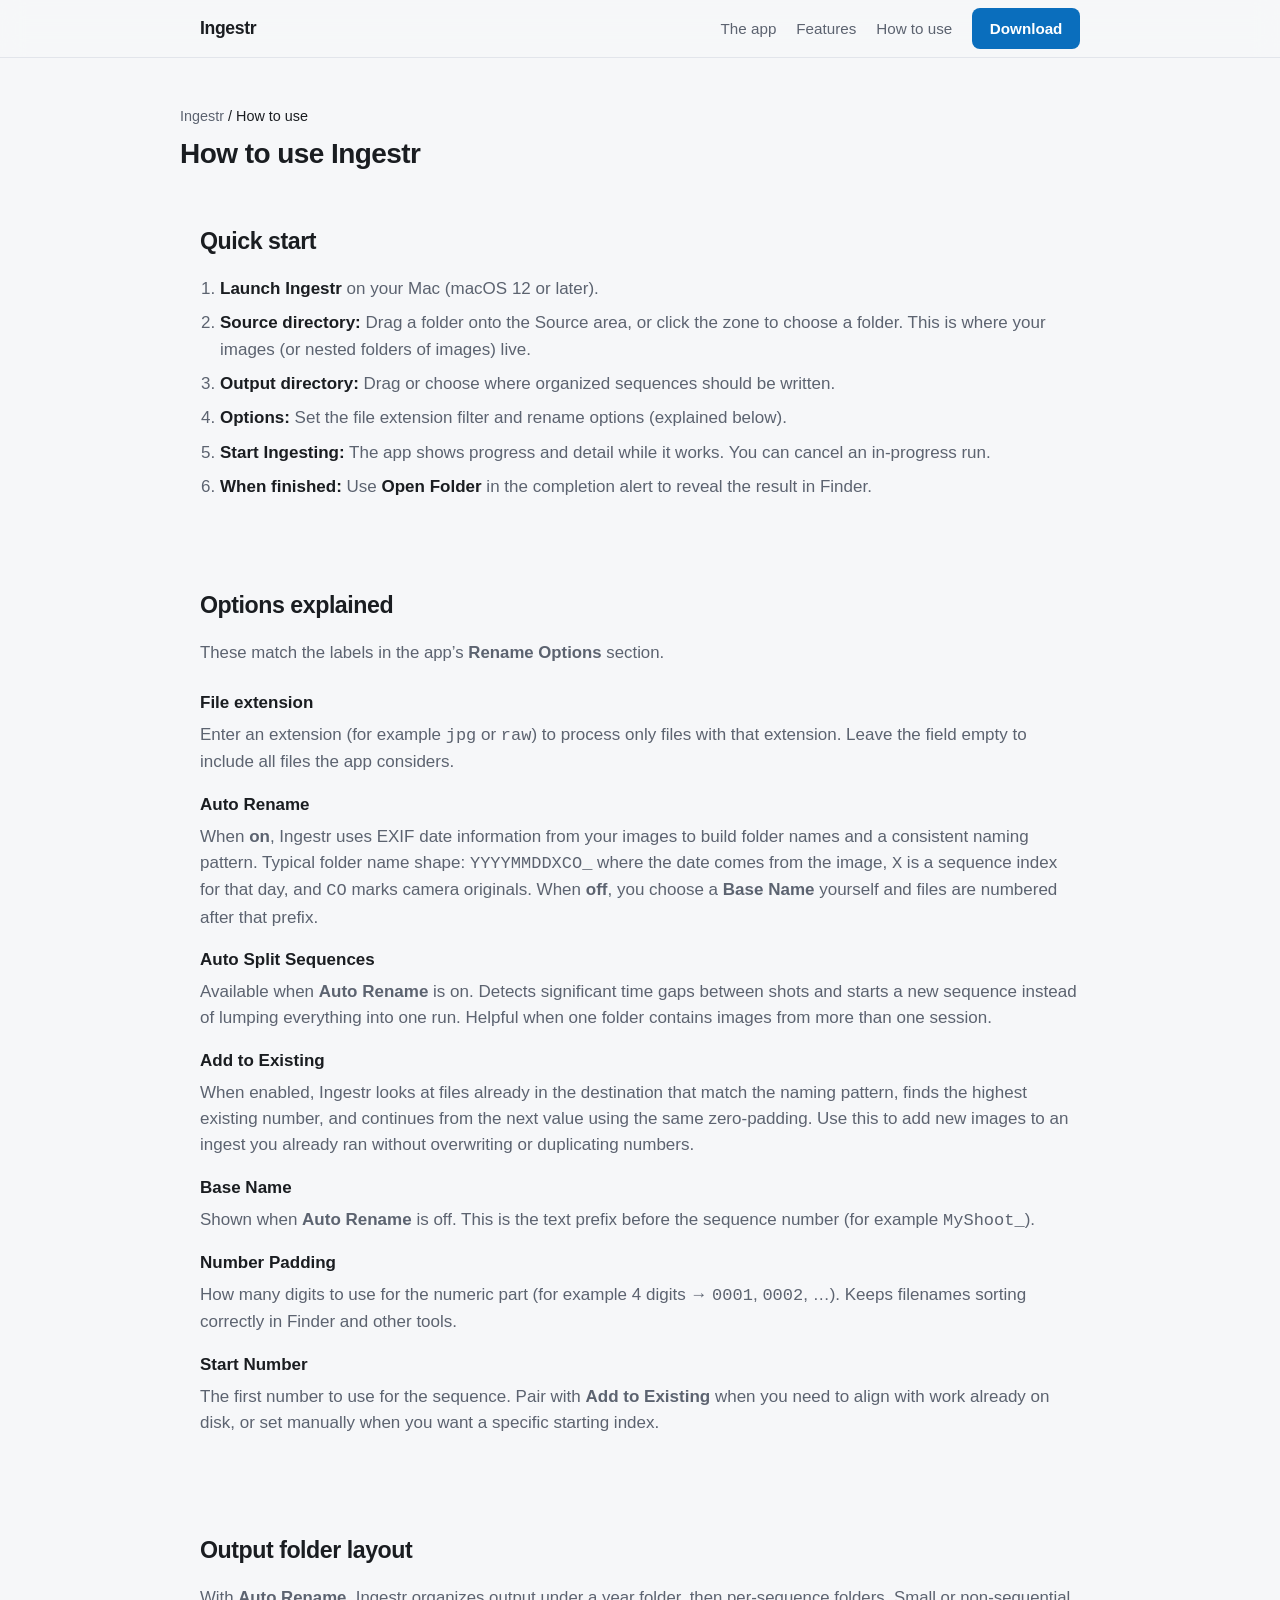
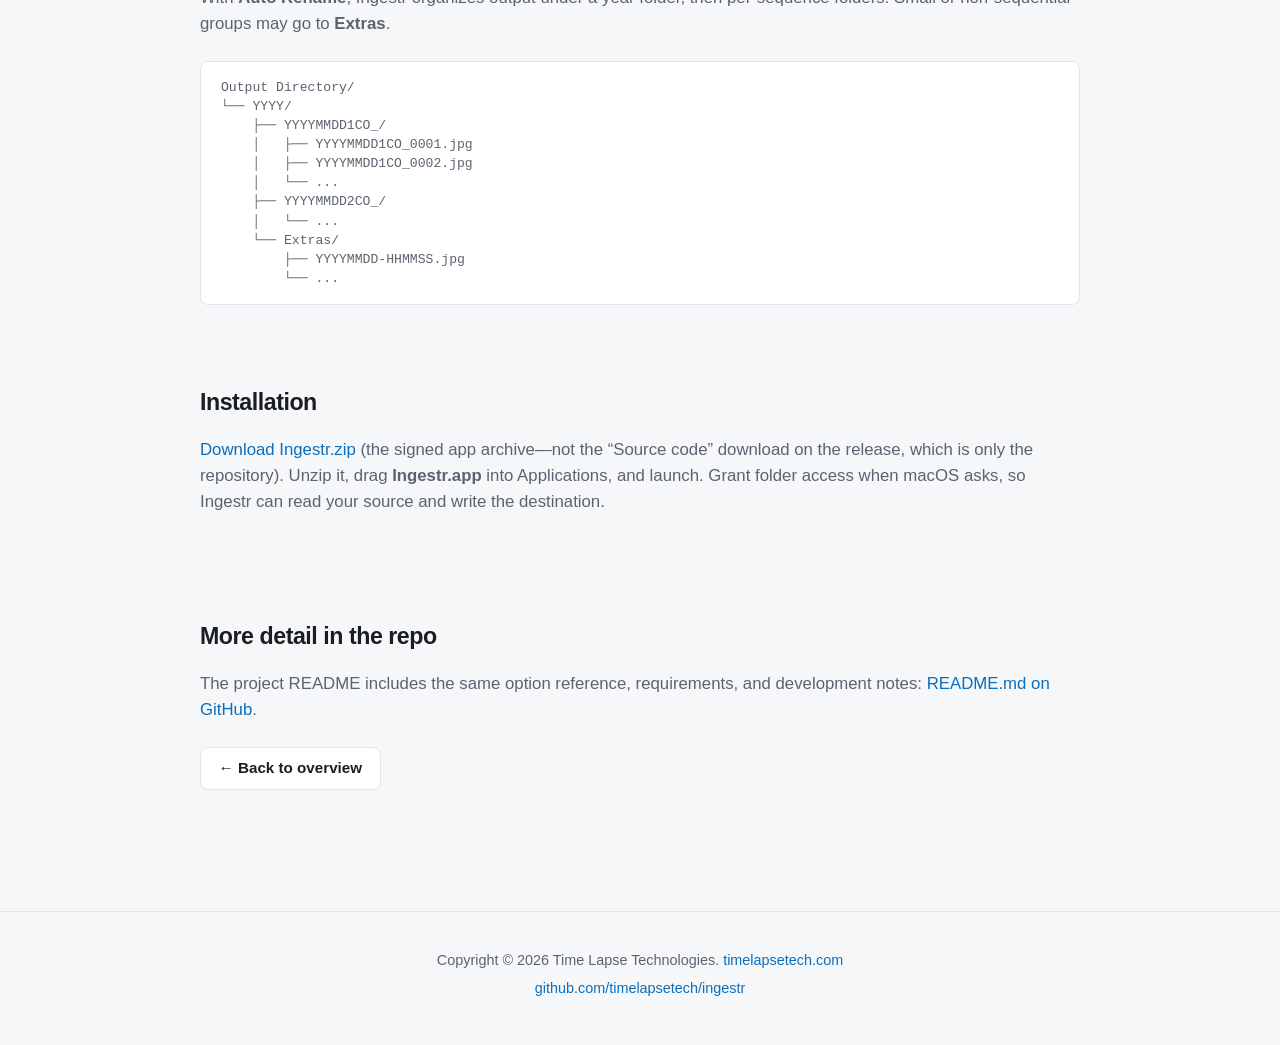
==== docs/guide.html @ a0debff7 "Add marketing pages" ====
<!DOCTYPE html>
<html lang="en">
<head>
  <meta charset="utf-8">
  <meta name="viewport" content="width=device-width, initial-scale=1">
  <title>How to use Ingestr — options and output layout</title>
  <meta name="description" content="How to ingest folders, configure rename options, extension filters, Add to Existing, and understand the year and sequence folder structure on disk.">
  <link rel="stylesheet" href="css/style.css">
</head>
<body>
  <header class="site-header">
    <div class="inner">
      <a class="brand" href="index.html">Ingestr</a>
      <nav class="nav-links" aria-label="Primary">
        <a href="index.html#app">The app</a>
        <a href="index.html#features">Features</a>
        <a href="guide.html" aria-current="page">How to use</a>
        <a class="btn btn-primary" href="https://github.com/timelapsetech/ingestr/releases/latest/download/Ingestr.zip">Download</a>
      </nav>
    </div>
  </header>

  <main class="article">
    <div class="wrap page-title">
      <p class="breadcrumb"><a href="index.html">Ingestr</a> / How to use</p>
      <h1>How to use Ingestr</h1>
    </div>

    <section id="quick-start" aria-labelledby="quick-start-heading">
      <div class="wrap">
        <h2 id="quick-start-heading">Quick start</h2>
        <ol class="steps">
          <li><strong>Launch Ingestr</strong> on your Mac (macOS 12 or later).</li>
          <li><strong>Source directory:</strong> Drag a folder onto the Source area, or click the zone to choose a folder. This is where your images (or nested folders of images) live.</li>
          <li><strong>Output directory:</strong> Drag or choose where organized sequences should be written.</li>
          <li><strong>Options:</strong> Set the file extension filter and rename options (explained below).</li>
          <li><strong>Start Ingesting:</strong> The app shows progress and detail while it works. You can cancel an in-progress run.</li>
          <li><strong>When finished:</strong> Use <strong>Open Folder</strong> in the completion alert to reveal the result in Finder.</li>
        </ol>
      </div>
    </section>

    <section id="options" aria-labelledby="options-heading">
      <div class="wrap">
        <h2 id="options-heading">Options explained</h2>
        <p class="lead">These match the labels in the app’s <strong>Rename Options</strong> section.</p>

        <dl class="dl-options">
          <dt>File extension</dt>
          <dd>
            Enter an extension (for example <code>jpg</code> or <code>raw</code>) to process only files with that extension.
            Leave the field empty to include all files the app considers.
          </dd>

          <dt>Auto Rename</dt>
          <dd>
            When <strong>on</strong>, Ingestr uses EXIF date information from your images to build folder names and a consistent naming pattern.
            Typical folder name shape: <code>YYYYMMDDXCO_</code> where the date comes from the image, <code>X</code> is a sequence index for that day, and <code>CO</code> marks camera originals.
            When <strong>off</strong>, you choose a <strong>Base Name</strong> yourself and files are numbered after that prefix.
          </dd>

          <dt>Auto Split Sequences</dt>
          <dd>
            Available when <strong>Auto Rename</strong> is on. Detects significant time gaps between shots and starts a new sequence instead of lumping everything into one run.
            Helpful when one folder contains images from more than one session.
          </dd>

          <dt>Add to Existing</dt>
          <dd>
            When enabled, Ingestr looks at files already in the destination that match the naming pattern, finds the highest existing number, and continues from the next value using the same zero-padding.
            Use this to add new images to an ingest you already ran without overwriting or duplicating numbers.
          </dd>

          <dt>Base Name</dt>
          <dd>
            Shown when <strong>Auto Rename</strong> is off. This is the text prefix before the sequence number (for example <code>MyShoot_</code>).
          </dd>

          <dt>Number Padding</dt>
          <dd>
            How many digits to use for the numeric part (for example 4 digits → <code>0001</code>, <code>0002</code>, …). Keeps filenames sorting correctly in Finder and other tools.
          </dd>

          <dt>Start Number</dt>
          <dd>
            The first number to use for the sequence. Pair with <strong>Add to Existing</strong> when you need to align with work already on disk, or set manually when you want a specific starting index.
          </dd>
        </dl>
      </div>
    </section>

    <section id="output" aria-labelledby="output-heading">
      <div class="wrap">
        <h2 id="output-heading">Output folder layout</h2>
        <p class="lead">
          With <strong>Auto Rename</strong>, Ingestr organizes output under a year folder, then per-sequence folders. Small or non-sequential groups may go to <strong>Extras</strong>.
        </p>
        <pre class="structure" role="img" aria-label="Example output folder tree">Output Directory/
└── YYYY/
    ├── YYYYMMDD1CO_/
    │   ├── YYYYMMDD1CO_0001.jpg
    │   ├── YYYYMMDD1CO_0002.jpg
    │   └── ...
    ├── YYYYMMDD2CO_/
    │   └── ...
    └── Extras/
        ├── YYYYMMDD-HHMMSS.jpg
        └── ...</pre>
      </div>
    </section>

    <section id="install" aria-labelledby="install-heading">
      <div class="wrap">
        <h2 id="install-heading">Installation</h2>
        <p class="lead">
          <a href="https://github.com/timelapsetech/ingestr/releases/latest/download/Ingestr.zip">Download Ingestr.zip</a> (the signed app archive—not the “Source code” download on the release, which is only the repository).
          Unzip it, drag <strong>Ingestr.app</strong> into Applications, and launch. Grant folder access when macOS asks, so Ingestr can read your source and write the destination.
        </p>
      </div>
    </section>

    <section aria-labelledby="more-heading">
      <div class="wrap">
        <h2 id="more-heading">More detail in the repo</h2>
        <p class="lead">
          The project README includes the same option reference, requirements, and development notes:
          <a href="https://github.com/timelapsetech/ingestr/blob/main/README.md">README.md on GitHub</a>.
        </p>
        <p><a class="btn btn-secondary" href="index.html">← Back to overview</a></p>
      </div>
    </section>
  </main>

  <footer class="site-footer">
    <div class="wrap">
      <p>Copyright © 2026 Time Lapse Technologies. <a href="https://timelapsetech.com">timelapsetech.com</a></p>
      <p><a href="https://github.com/timelapsetech/ingestr">github.com/timelapsetech/ingestr</a></p>
    </div>
  </footer>
</body>
</html>
---- docs/css/style.css ----
/* Ingestr — GitHub Pages marketing styles */

:root {
  --bg: #f6f7f9;
  --bg-elevated: #ffffff;
  --text: #1a1d21;
  --text-muted: #5c6370;
  --accent: #0a6ebd;
  --accent-hover: #085a9e;
  --border: #e2e5eb;
  --card-shadow: 0 1px 3px rgba(0, 0, 0, 0.06), 0 8px 24px rgba(0, 0, 0, 0.06);
  --radius: 12px;
  --max-width: 920px;
}

@media (prefers-color-scheme: dark) {
  :root {
    --bg: #0d0f12;
    --bg-elevated: #161a20;
    --text: #eef0f3;
    --text-muted: #9aa3af;
    --accent: #3b9ae8;
    --accent-hover: #6bb4f0;
    --border: #2a313c;
    --card-shadow: 0 1px 3px rgba(0, 0, 0, 0.4), 0 12px 32px rgba(0, 0, 0, 0.35);
  }
}

*,
*::before,
*::after {
  box-sizing: border-box;
}

html {
  scroll-behavior: smooth;
}

body {
  margin: 0;
  font-family: -apple-system, BlinkMacSystemFont, "Segoe UI", Roboto, "Helvetica Neue", Arial, sans-serif;
  font-size: 17px;
  line-height: 1.55;
  color: var(--text);
  background: var(--bg);
}

a {
  color: var(--accent);
  text-decoration: none;
}

a:hover {
  color: var(--accent-hover);
  text-decoration: underline;
}

.wrap {
  max-width: var(--max-width);
  margin: 0 auto;
  padding: 0 1.25rem;
}

/* Header */
.site-header {
  position: sticky;
  top: 0;
  z-index: 50;
  background: color-mix(in srgb, var(--bg) 88%, transparent);
  -webkit-backdrop-filter: blur(12px);
  backdrop-filter: blur(12px);
  border-bottom: 1px solid var(--border);
}

.site-header .inner {
  display: flex;
  align-items: center;
  justify-content: space-between;
  gap: 1rem;
  min-height: 3.25rem;
  max-width: var(--max-width);
  margin: 0 auto;
  padding: 0.5rem 1.25rem;
}

.brand {
  font-weight: 700;
  font-size: 1.1rem;
  letter-spacing: -0.02em;
  color: var(--text);
  text-decoration: none;
}

.brand:hover {
  text-decoration: none;
  color: var(--accent);
}

.nav-links {
  display: flex;
  flex-wrap: wrap;
  gap: 0.75rem 1.25rem;
  align-items: center;
  font-size: 0.95rem;
}

.nav-links a {
  color: var(--text-muted);
}

.nav-links a:hover {
  color: var(--text);
}

.btn {
  display: inline-flex;
  align-items: center;
  justify-content: center;
  padding: 0.55rem 1.1rem;
  font-size: 0.95rem;
  font-weight: 600;
  border-radius: 8px;
  border: none;
  cursor: pointer;
  text-decoration: none;
  transition: background 0.15s ease, color 0.15s ease;
}

.btn-primary {
  background: var(--accent);
  color: #fff !important;
}

.btn-primary:hover {
  background: var(--accent-hover);
  color: #fff !important;
  text-decoration: none;
}

.btn-secondary {
  background: var(--bg-elevated);
  color: var(--text) !important;
  border: 1px solid var(--border);
}

.btn-secondary:hover {
  text-decoration: none;
  filter: brightness(0.97);
}

@media (prefers-color-scheme: dark) {
  .btn-secondary:hover {
    filter: brightness(1.08);
  }
}

/* Hero */
.hero {
  padding: 3rem 0 2.5rem;
  text-align: center;
}

.hero h1 {
  margin: 0 0 0.75rem;
  font-size: clamp(1.85rem, 4.5vw, 2.35rem);
  font-weight: 800;
  letter-spacing: -0.03em;
  line-height: 1.15;
}

.hero .tagline {
  margin: 0 auto 1.5rem;
  max-width: 34rem;
  font-size: 1.15rem;
  color: var(--text-muted);
}

.hero-cta {
  display: flex;
  flex-wrap: wrap;
  gap: 0.75rem;
  justify-content: center;
  margin-bottom: 0.5rem;
}

.hero-meta {
  font-size: 0.9rem;
  color: var(--text-muted);
}

.app-preview {
  margin-top: 2.5rem;
  padding-top: 2rem;
  border-top: 1px solid var(--border);
  text-align: left;
}

.app-preview-lead {
  text-align: center;
  max-width: 40rem;
  margin-left: auto;
  margin-right: auto;
}

/* Sections */
section {
  padding: 2.5rem 0;
}

section h2 {
  margin: 0 0 1rem;
  font-size: 1.45rem;
  font-weight: 700;
  letter-spacing: -0.02em;
}

section h3 {
  margin: 1.5rem 0 0.5rem;
  font-size: 1.1rem;
  font-weight: 650;
}

.lead {
  margin: 0 0 1.5rem;
  color: var(--text-muted);
  font-size: 1.05rem;
}

/* Feature grid */
.grid {
  display: grid;
  gap: 1rem;
  grid-template-columns: repeat(auto-fill, minmax(260px, 1fr));
}

.card {
  background: var(--bg-elevated);
  border: 1px solid var(--border);
  border-radius: var(--radius);
  padding: 1.25rem 1.35rem;
  box-shadow: var(--card-shadow);
}

.card h3 {
  margin: 0 0 0.5rem;
  font-size: 1.05rem;
}

.card p {
  margin: 0;
  font-size: 0.95rem;
  color: var(--text-muted);
}

/* Figures */
.figure {
  margin: 1.5rem 0 0;
  text-align: center;
}

.figure img {
  max-width: 100%;
  height: auto;
  border-radius: var(--radius);
  border: 1px solid var(--border);
  box-shadow: var(--card-shadow);
}

.figure figcaption {
  margin-top: 0.65rem;
  font-size: 0.88rem;
  color: var(--text-muted);
}

/* Code / pre */
pre.structure {
  margin: 1rem 0 0;
  padding: 1rem 1.25rem;
  overflow-x: auto;
  font-size: 0.82rem;
  line-height: 1.45;
  background: var(--bg-elevated);
  border: 1px solid var(--border);
  border-radius: 8px;
  color: var(--text-muted);
}

/* Definition list for options */
.dl-options dt {
  margin-top: 1rem;
  font-weight: 650;
  color: var(--text);
}

.dl-options dt:first-child {
  margin-top: 0;
}

.dl-options dd {
  margin: 0.35rem 0 0;
  padding: 0;
  color: var(--text-muted);
}

.steps {
  margin: 0;
  padding-left: 1.25rem;
}

.steps li {
  margin-bottom: 0.5rem;
  color: var(--text-muted);
}

.steps strong {
  color: var(--text);
}

.note {
  margin-top: 1.25rem;
  padding: 1rem 1.15rem;
  font-size: 0.92rem;
  color: var(--text-muted);
  background: color-mix(in srgb, var(--accent) 8%, var(--bg-elevated));
  border: 1px solid color-mix(in srgb, var(--accent) 22%, var(--border));
  border-radius: 8px;
}

/* Footer */
.site-footer {
  margin-top: 2rem;
  padding: 2rem 0 2.5rem;
  border-top: 1px solid var(--border);
  font-size: 0.9rem;
  color: var(--text-muted);
  text-align: center;
}

.site-footer p {
  margin: 0.35rem 0;
}

/* Guide page */
.page-title {
  padding: 2rem 0 0.5rem;
}

.page-title h1 {
  margin: 0;
  font-size: 1.75rem;
  font-weight: 800;
  letter-spacing: -0.02em;
}

.breadcrumb {
  margin-bottom: 0.35rem;
  font-size: 0.9rem;
}

.breadcrumb a {
  color: var(--text-muted);
}

.article {
  padding-bottom: 2rem;
}

.article section:first-of-type h2 {
  margin-top: 0;
}
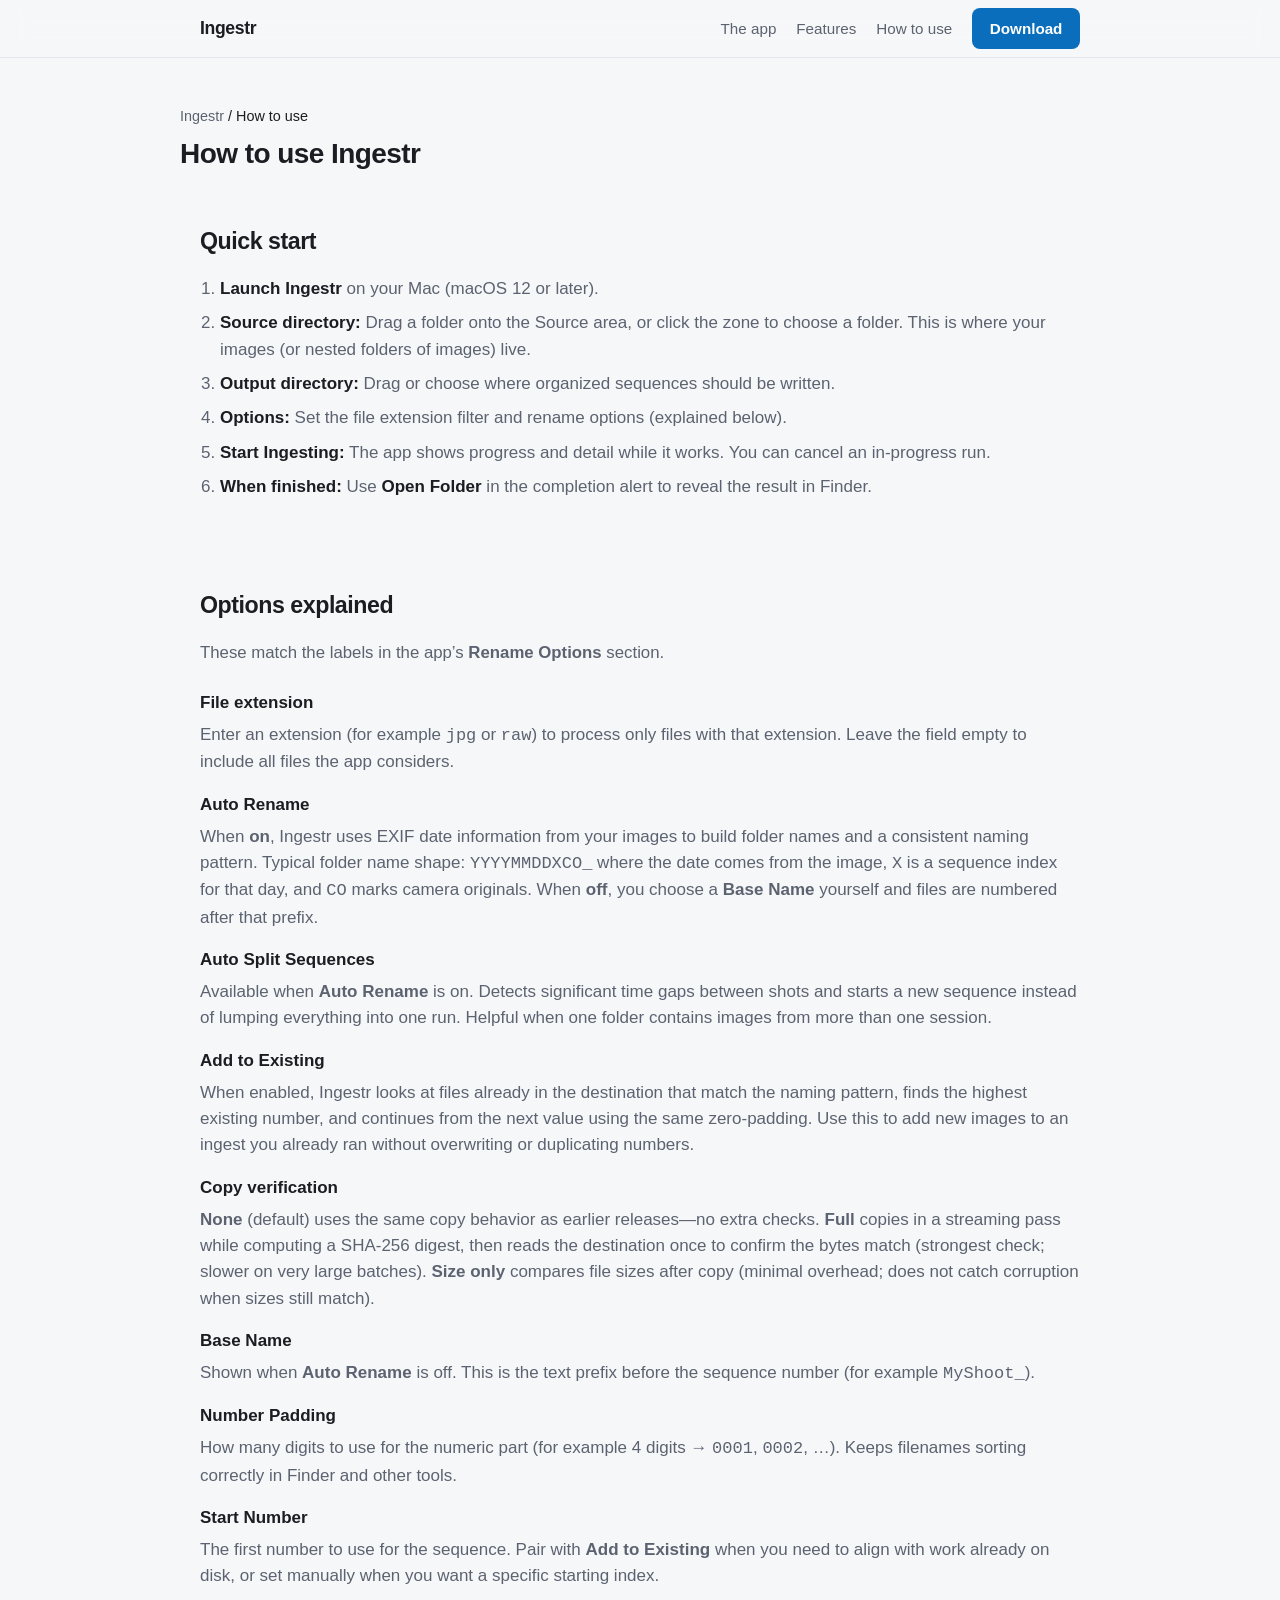
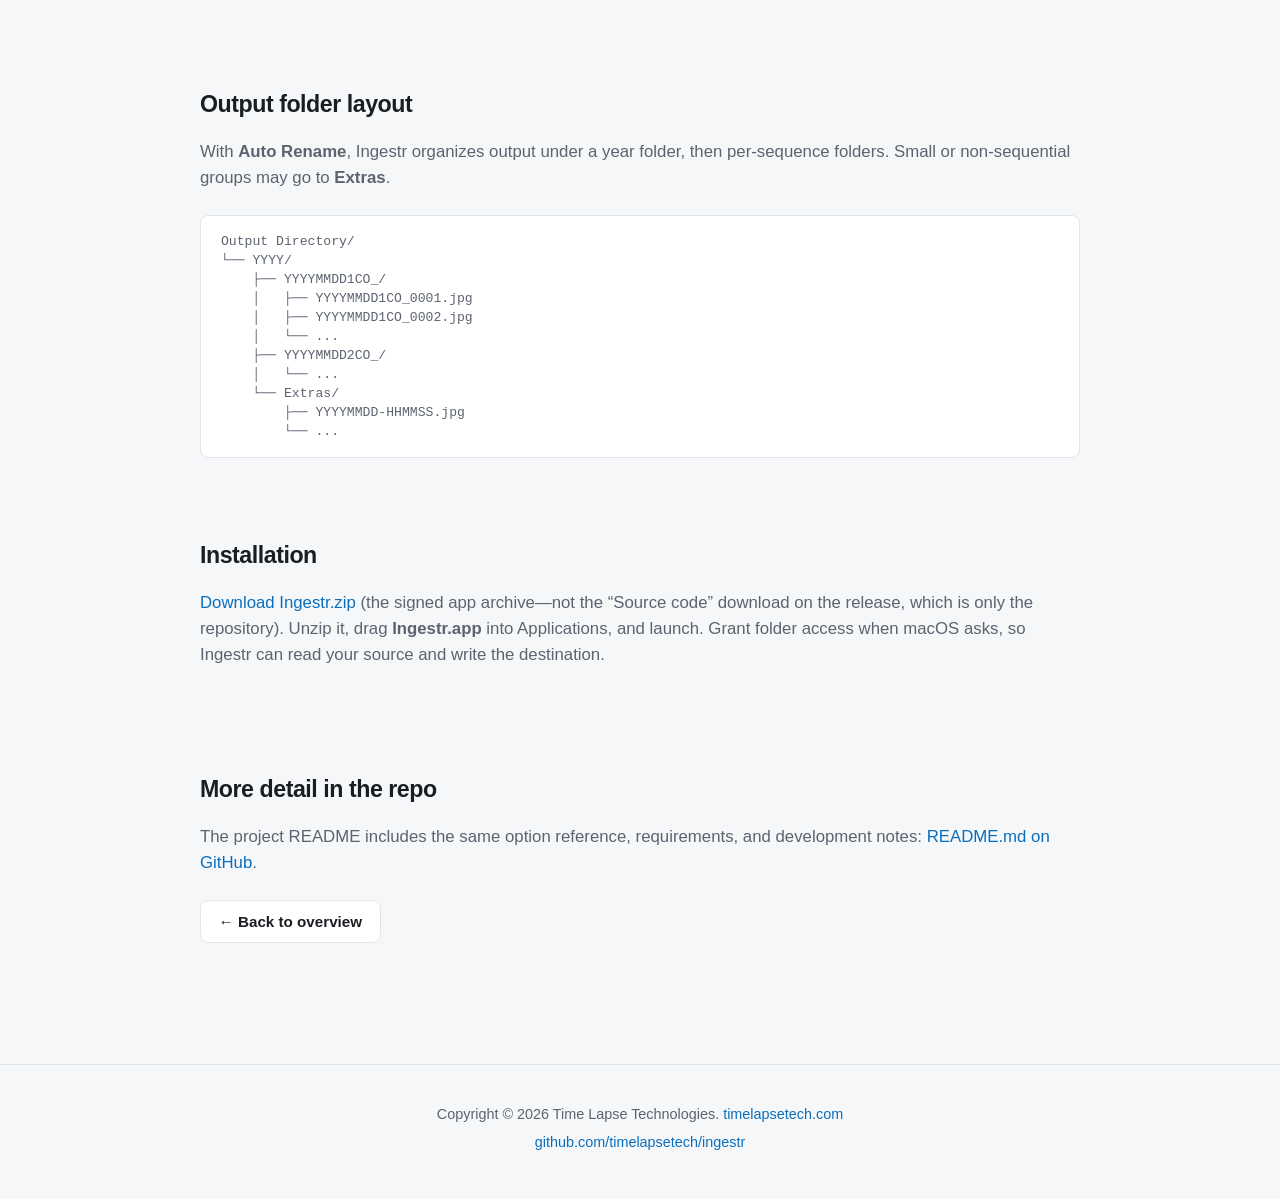
==== commit 056f3b21: "Update to version 1.3: Introduced copy verification options (None, Full, Size only) for enhanced fil" ====
--- a/docs/guide.html
+++ b/docs/guide.html
@@ -71,6 +71,13 @@
             Use this to add new images to an ingest you already ran without overwriting or duplicating numbers.
           </dd>
 
+          <dt>Copy verification</dt>
+          <dd>
+            <strong>None</strong> (default) uses the same copy behavior as earlier releases—no extra checks.
+            <strong>Full</strong> copies in a streaming pass while computing a SHA-256 digest, then reads the destination once to confirm the bytes match (strongest check; slower on very large batches).
+            <strong>Size only</strong> compares file sizes after copy (minimal overhead; does not catch corruption when sizes still match).
+          </dd>
+
           <dt>Base Name</dt>
           <dd>
             Shown when <strong>Auto Rename</strong> is off. This is the text prefix before the sequence number (for example <code>MyShoot_</code>).
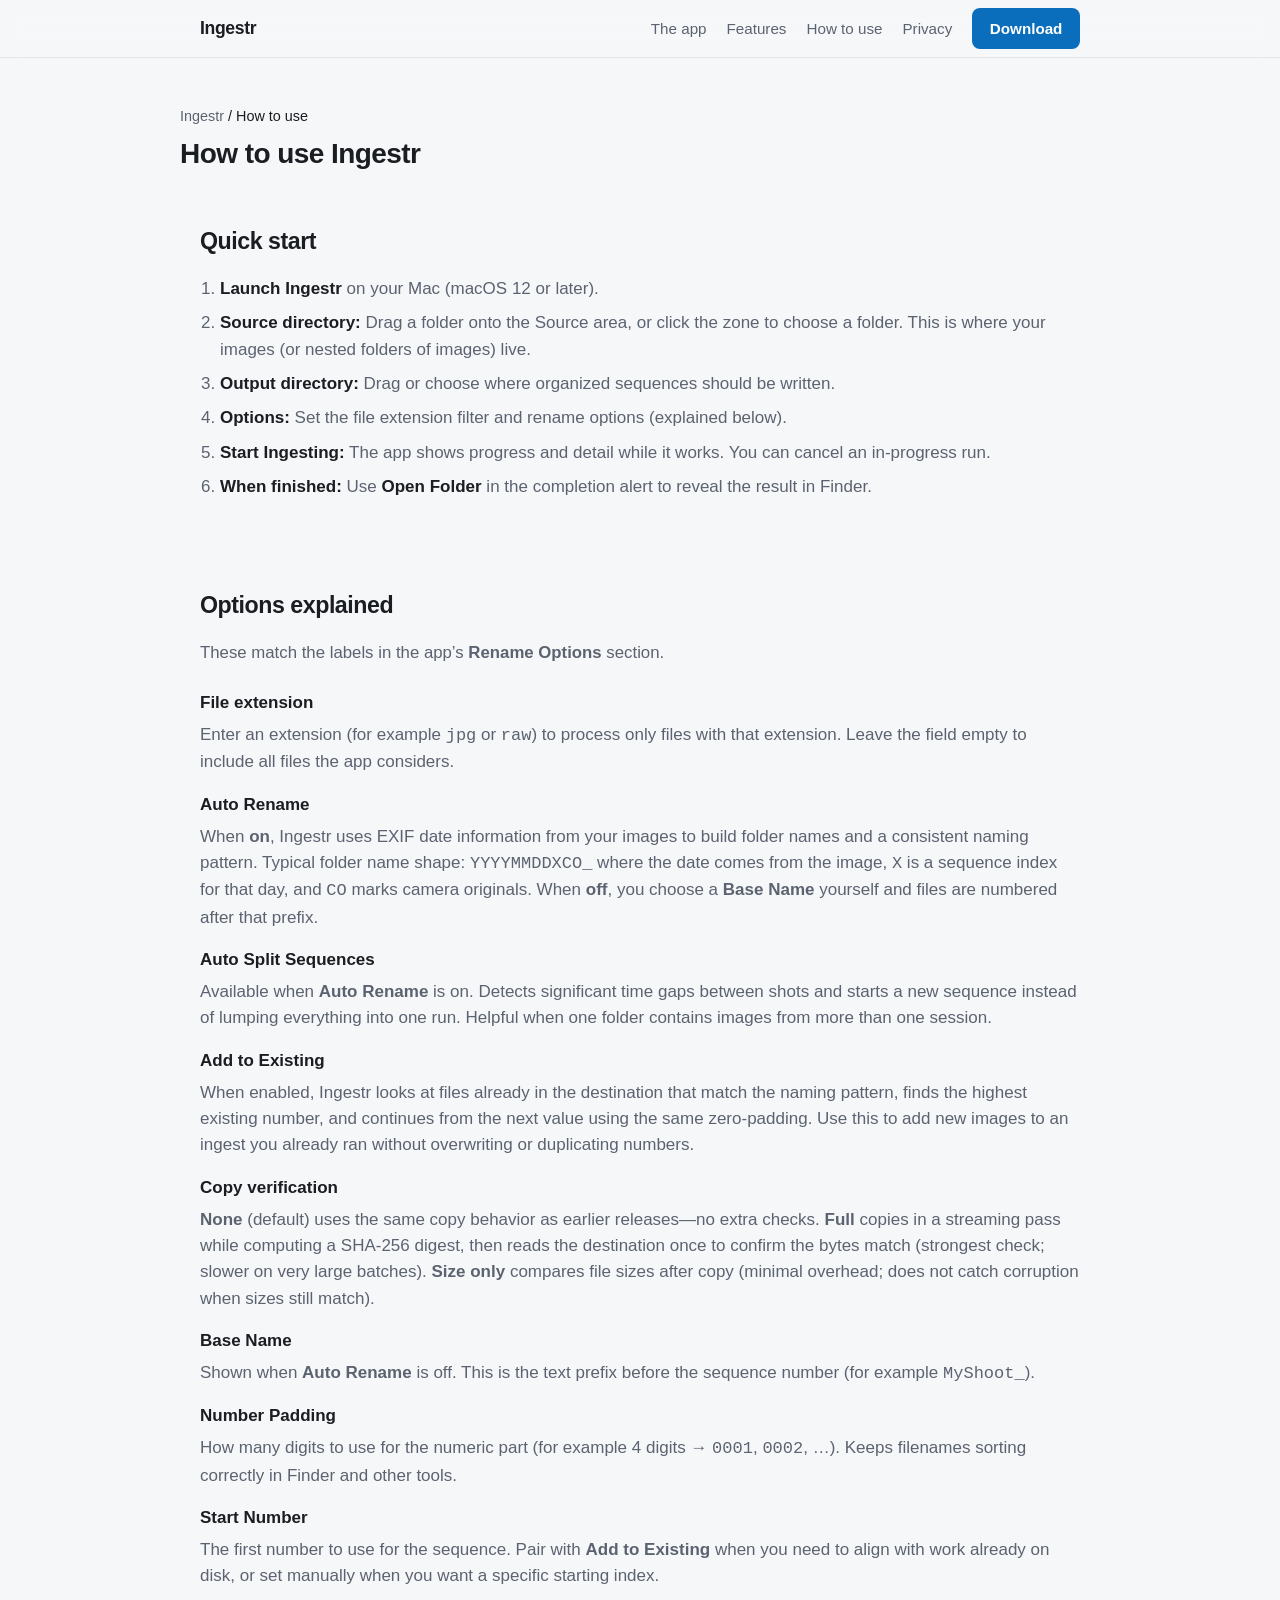
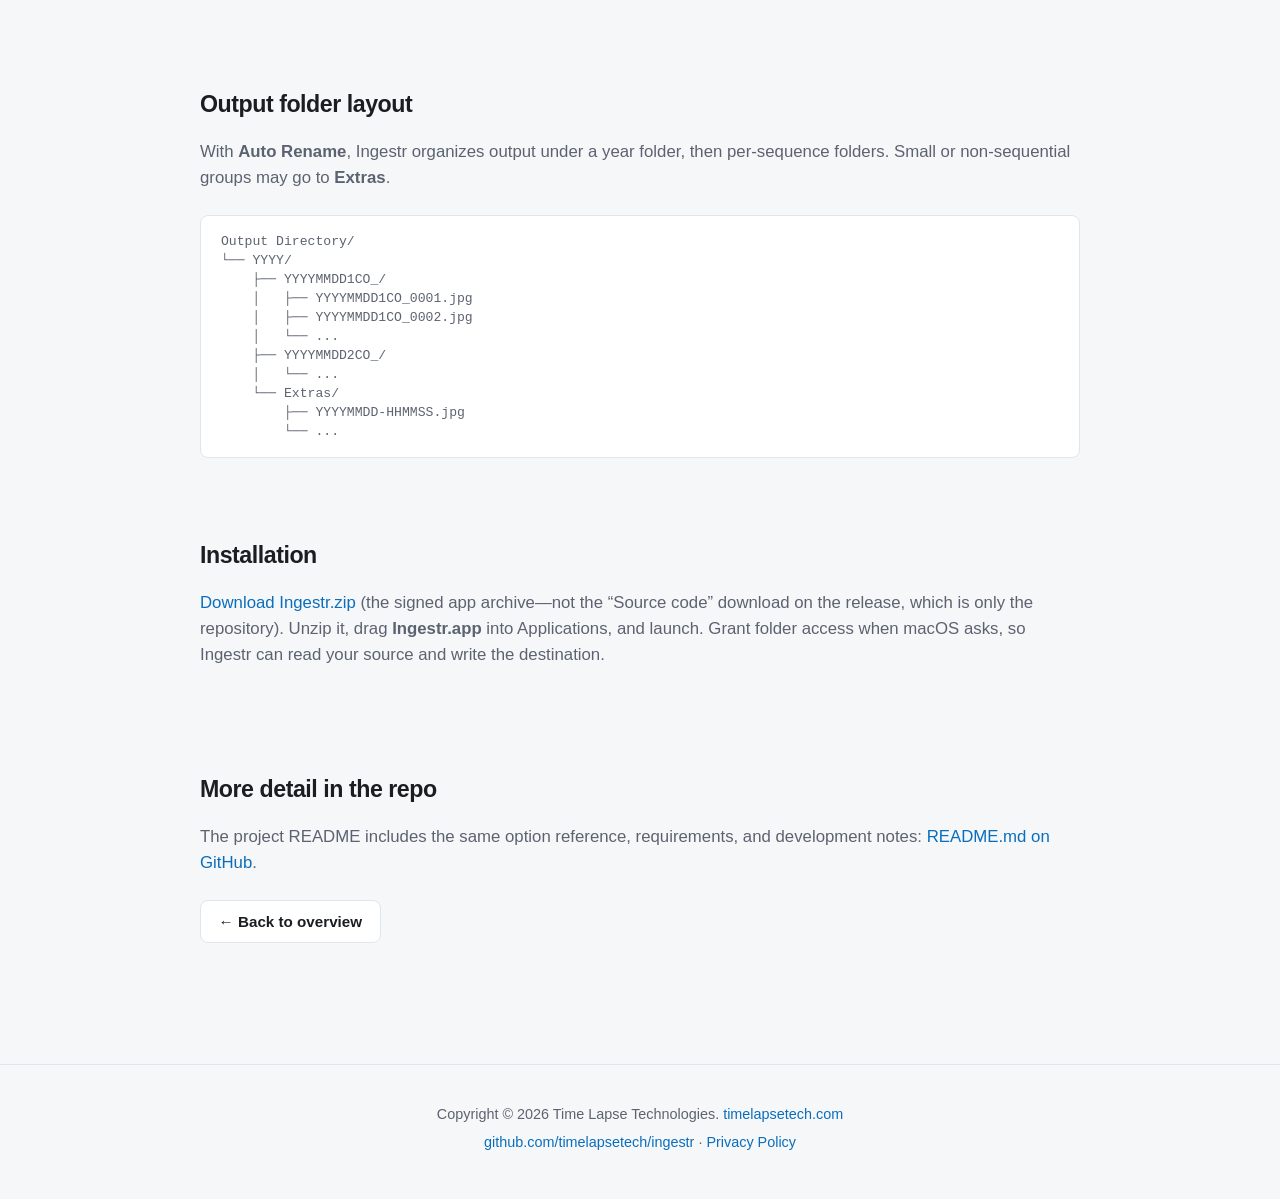
==== commit 3aa20dc5: "Add app store screens and privacy policy" ====
--- a/docs/guide.html
+++ b/docs/guide.html
@@ -15,6 +15,7 @@
         <a href="index.html#app">The app</a>
         <a href="index.html#features">Features</a>
         <a href="guide.html" aria-current="page">How to use</a>
+        <a href="privacy.html">Privacy</a>
         <a class="btn btn-primary" href="https://github.com/timelapsetech/ingestr/releases/latest/download/Ingestr.zip">Download</a>
       </nav>
     </div>
@@ -141,7 +142,7 @@
   <footer class="site-footer">
     <div class="wrap">
       <p>Copyright © 2026 Time Lapse Technologies. <a href="https://timelapsetech.com">timelapsetech.com</a></p>
-      <p><a href="https://github.com/timelapsetech/ingestr">github.com/timelapsetech/ingestr</a></p>
+      <p><a href="https://github.com/timelapsetech/ingestr">github.com/timelapsetech/ingestr</a> · <a href="privacy.html">Privacy Policy</a></p>
     </div>
   </footer>
 </body>
--- a/docs/css/style.css
+++ b/docs/css/style.css
@@ -368,3 +368,48 @@
 .article section:first-of-type h2 {
   margin-top: 0;
 }
+
+/* Legal / privacy */
+.legal section {
+  padding: 1.25rem 0;
+}
+
+.legal h2 {
+  font-size: 1.2rem;
+  margin-bottom: 0.65rem;
+}
+
+.legal-meta {
+  margin: 0.35rem 0 0;
+  font-size: 0.92rem;
+  color: var(--text-muted);
+}
+
+.legal-list {
+  margin: 0.75rem 0 0;
+  padding-left: 1.35rem;
+  color: var(--text-muted);
+}
+
+.legal-list li {
+  margin-bottom: 0.45rem;
+}
+
+.legal-contact {
+  margin-top: 0.75rem;
+  padding: 1rem 1.15rem;
+  background: var(--bg-elevated);
+  border: 1px solid var(--border);
+  border-radius: 8px;
+  line-height: 1.6;
+}
+
+.legal-disclaimer {
+  margin-top: 2rem;
+  padding: 1rem 1.15rem;
+  font-size: 0.9rem;
+  color: var(--text-muted);
+  background: color-mix(in srgb, var(--text-muted) 6%, var(--bg-elevated));
+  border: 1px solid var(--border);
+  border-radius: 8px;
+}
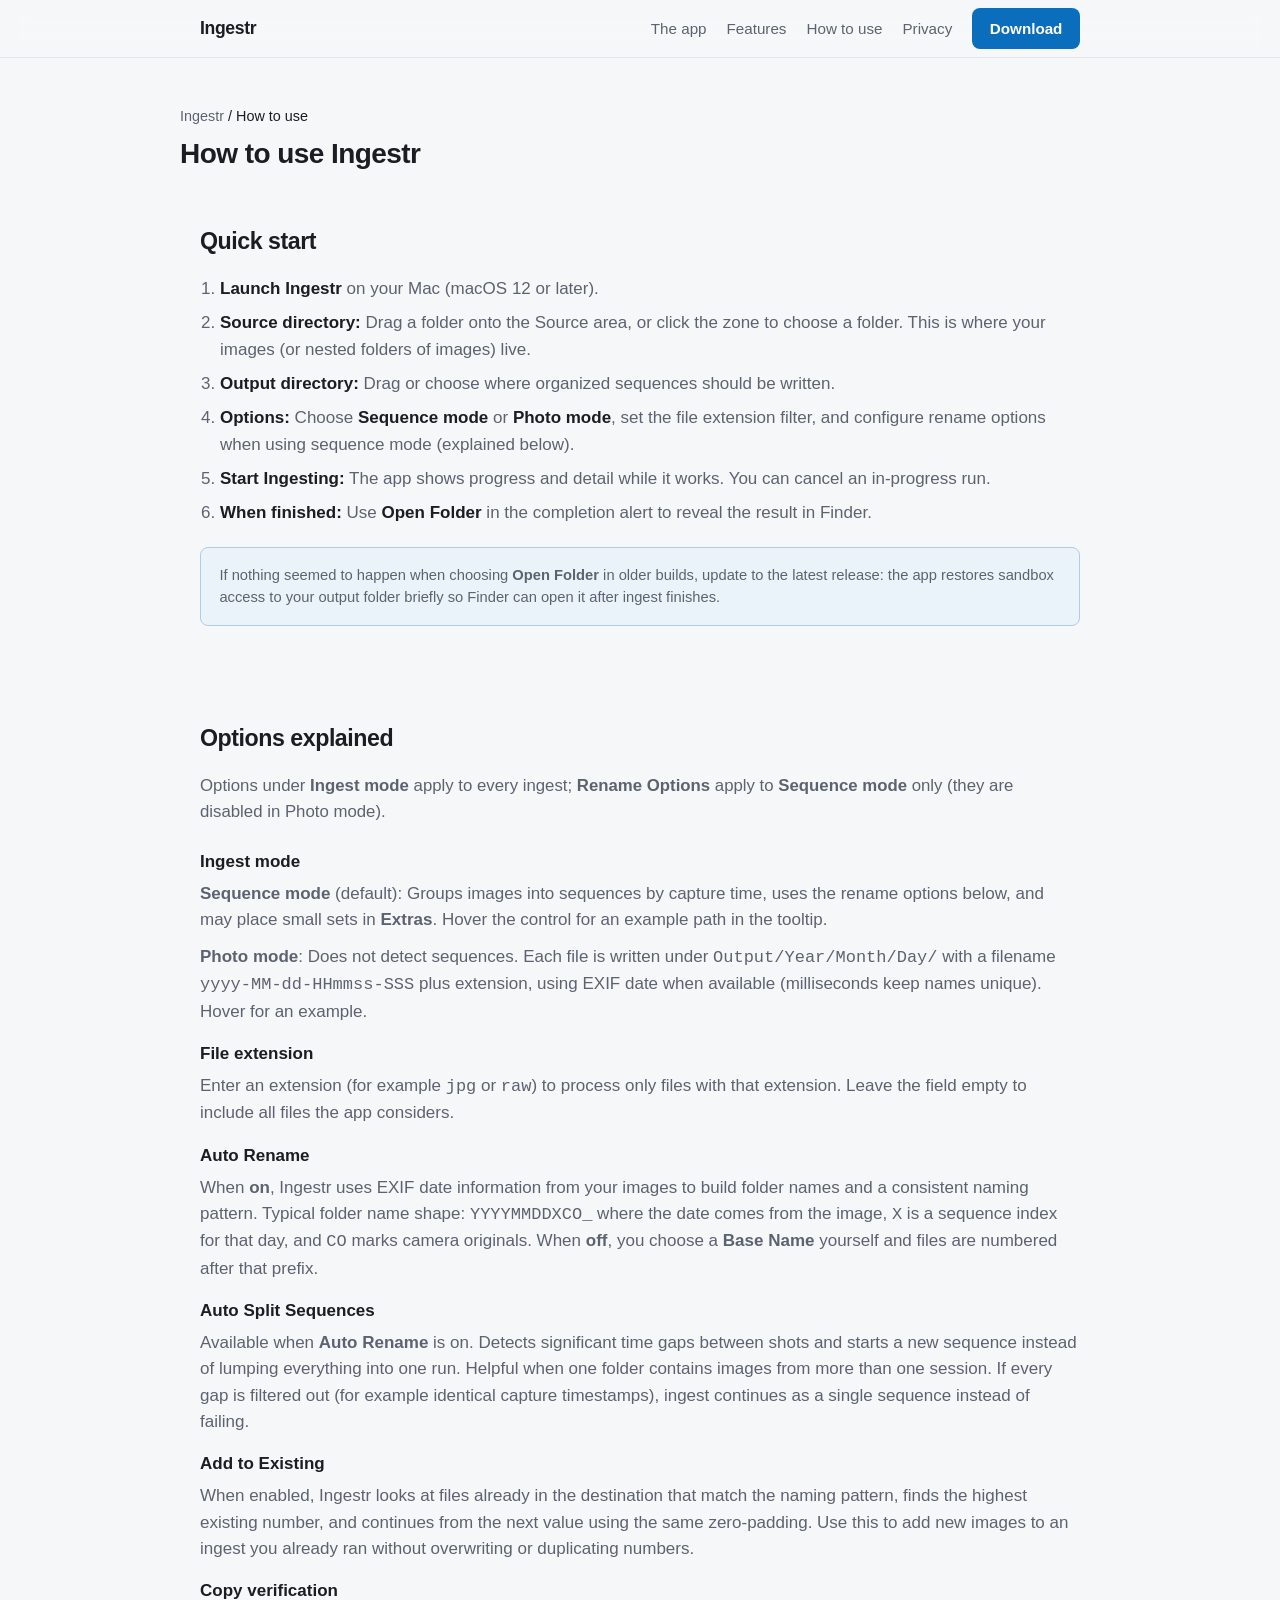
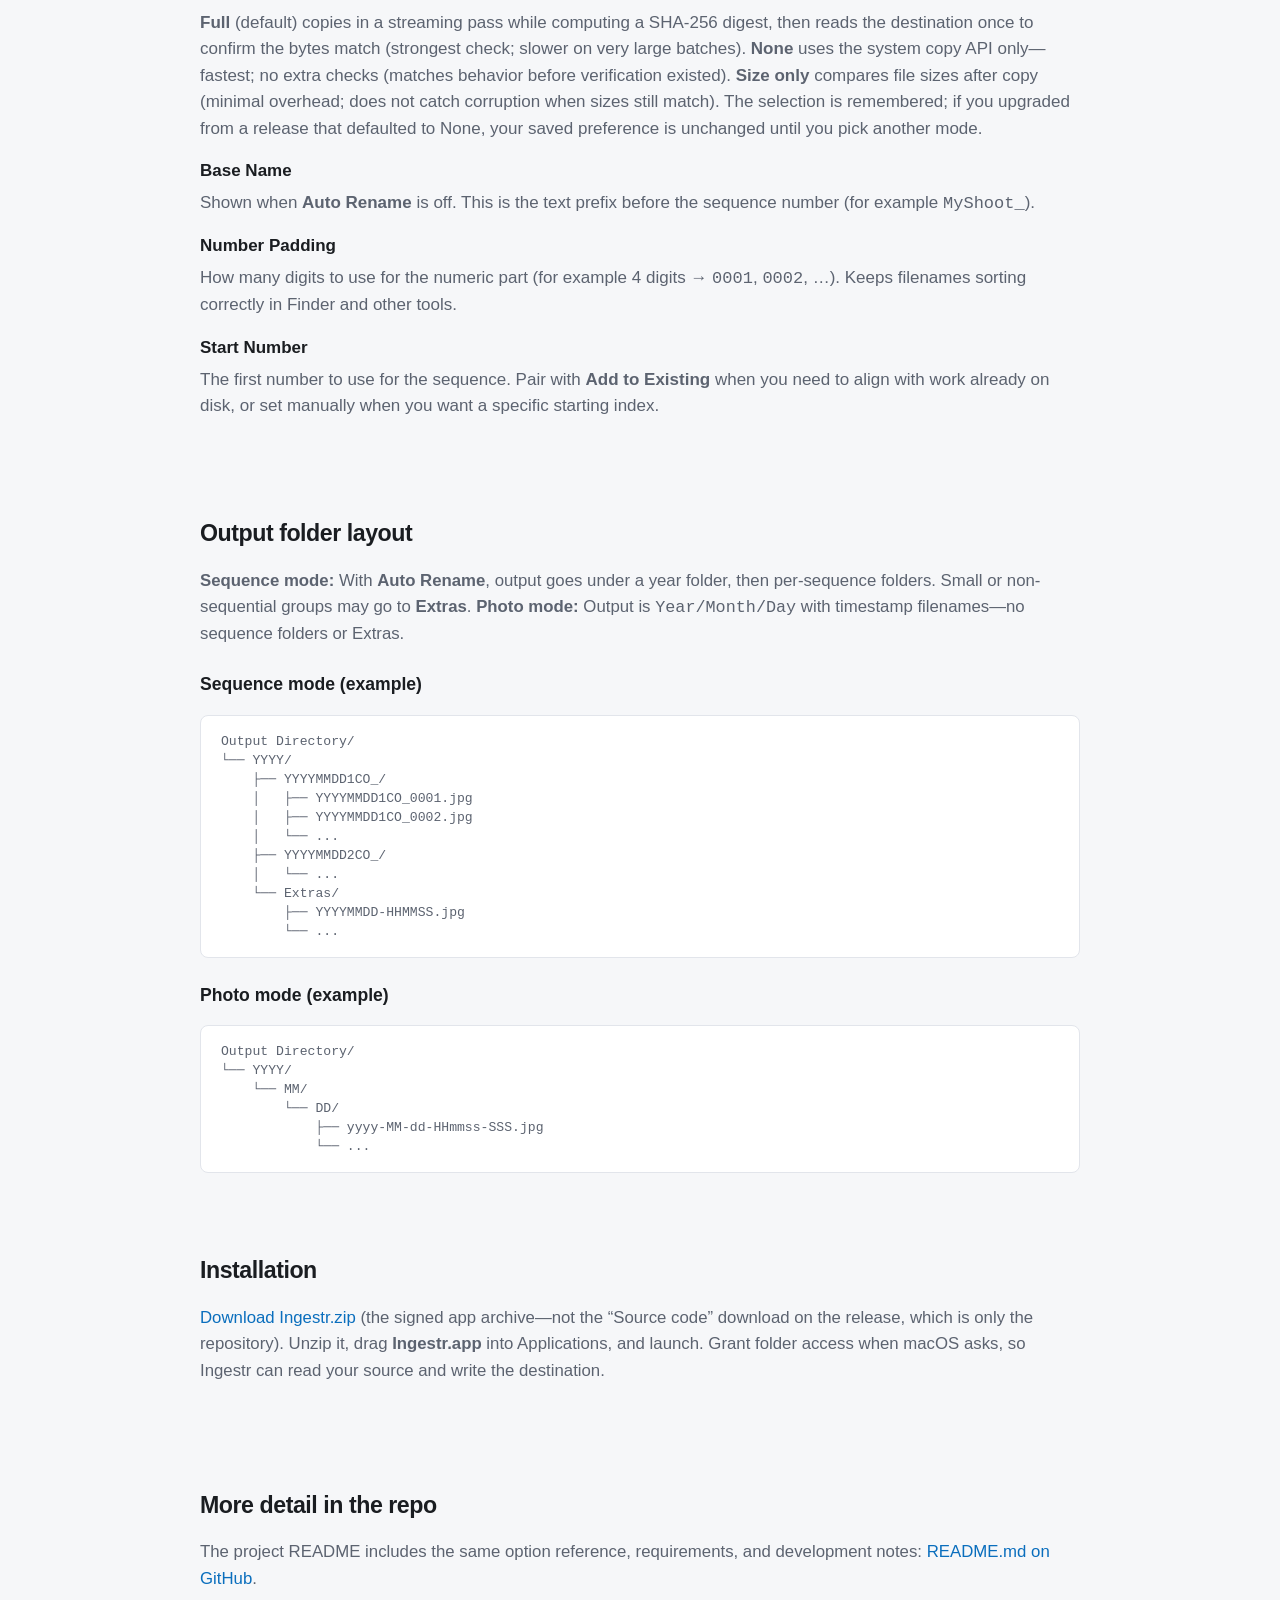
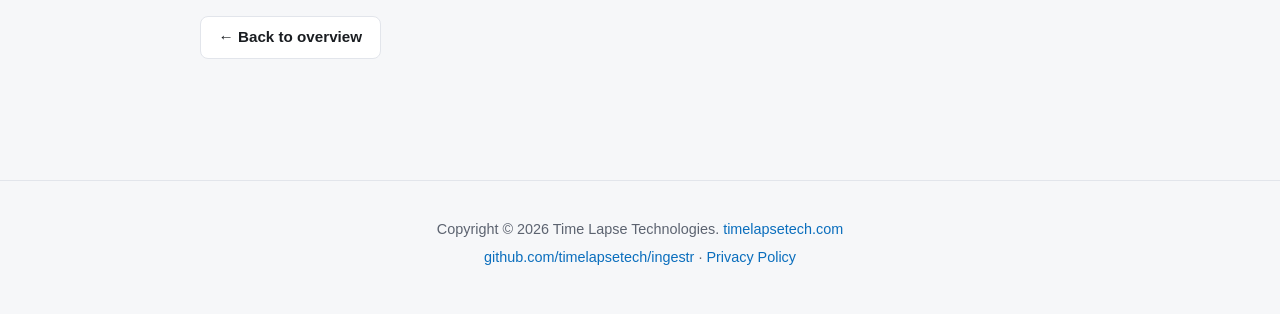
==== commit 0a85c0fd: "Photo mode added, version 1.4" ====
--- a/docs/guide.html
+++ b/docs/guide.html
@@ -4,7 +4,7 @@
   <meta charset="utf-8">
   <meta name="viewport" content="width=device-width, initial-scale=1">
   <title>How to use Ingestr — options and output layout</title>
-  <meta name="description" content="How to ingest folders, configure rename options, extension filters, Add to Existing, and understand the year and sequence folder structure on disk.">
+  <meta name="description" content="How to ingest folders, choose sequence or photo mode, configure rename options, extension filters, Add to Existing, and understand output folder layouts on disk.">
   <link rel="stylesheet" href="css/style.css">
 </head>
 <body>
@@ -34,19 +34,26 @@
           <li><strong>Launch Ingestr</strong> on your Mac (macOS 12 or later).</li>
           <li><strong>Source directory:</strong> Drag a folder onto the Source area, or click the zone to choose a folder. This is where your images (or nested folders of images) live.</li>
           <li><strong>Output directory:</strong> Drag or choose where organized sequences should be written.</li>
-          <li><strong>Options:</strong> Set the file extension filter and rename options (explained below).</li>
+          <li><strong>Options:</strong> Choose <strong>Sequence mode</strong> or <strong>Photo mode</strong>, set the file extension filter, and configure rename options when using sequence mode (explained below).</li>
           <li><strong>Start Ingesting:</strong> The app shows progress and detail while it works. You can cancel an in-progress run.</li>
           <li><strong>When finished:</strong> Use <strong>Open Folder</strong> in the completion alert to reveal the result in Finder.</li>
         </ol>
+        <p class="note">If nothing seemed to happen when choosing <strong>Open Folder</strong> in older builds, update to the latest release: the app restores sandbox access to your output folder briefly so Finder can open it after ingest finishes.</p>
       </div>
     </section>
 
     <section id="options" aria-labelledby="options-heading">
       <div class="wrap">
         <h2 id="options-heading">Options explained</h2>
-        <p class="lead">These match the labels in the app’s <strong>Rename Options</strong> section.</p>
+        <p class="lead">Options under <strong>Ingest mode</strong> apply to every ingest; <strong>Rename Options</strong> apply to <strong>Sequence mode</strong> only (they are disabled in Photo mode).</p>
 
         <dl class="dl-options">
+          <dt>Ingest mode</dt>
+          <dd>
+            <p><strong>Sequence mode</strong> (default): Groups images into sequences by capture time, uses the rename options below, and may place small sets in <strong>Extras</strong>. Hover the control for an example path in the tooltip.</p>
+            <p><strong>Photo mode</strong>: Does not detect sequences. Each file is written under <code>Output/Year/Month/Day/</code> with a filename <code>yyyy-MM-dd-HHmmss-SSS</code> plus extension, using EXIF date when available (milliseconds keep names unique). Hover for an example.</p>
+          </dd>
+
           <dt>File extension</dt>
           <dd>
             Enter an extension (for example <code>jpg</code> or <code>raw</code>) to process only files with that extension.
@@ -64,6 +71,7 @@
           <dd>
             Available when <strong>Auto Rename</strong> is on. Detects significant time gaps between shots and starts a new sequence instead of lumping everything into one run.
             Helpful when one folder contains images from more than one session.
+            If every gap is filtered out (for example identical capture timestamps), ingest continues as a single sequence instead of failing.
           </dd>
 
           <dt>Add to Existing</dt>
@@ -74,9 +82,10 @@
 
           <dt>Copy verification</dt>
           <dd>
-            <strong>None</strong> (default) uses the same copy behavior as earlier releases—no extra checks.
-            <strong>Full</strong> copies in a streaming pass while computing a SHA-256 digest, then reads the destination once to confirm the bytes match (strongest check; slower on very large batches).
+            <strong>Full</strong> (default) copies in a streaming pass while computing a SHA-256 digest, then reads the destination once to confirm the bytes match (strongest check; slower on very large batches).
+            <strong>None</strong> uses the system copy API only—fastest; no extra checks (matches behavior before verification existed).
             <strong>Size only</strong> compares file sizes after copy (minimal overhead; does not catch corruption when sizes still match).
+            The selection is remembered; if you upgraded from a release that defaulted to None, your saved preference is unchanged until you pick another mode.
           </dd>
 
           <dt>Base Name</dt>
@@ -101,9 +110,11 @@
       <div class="wrap">
         <h2 id="output-heading">Output folder layout</h2>
         <p class="lead">
-          With <strong>Auto Rename</strong>, Ingestr organizes output under a year folder, then per-sequence folders. Small or non-sequential groups may go to <strong>Extras</strong>.
+          <strong>Sequence mode:</strong> With <strong>Auto Rename</strong>, output goes under a year folder, then per-sequence folders. Small or non-sequential groups may go to <strong>Extras</strong>.
+          <strong>Photo mode:</strong> Output is <code>Year/Month/Day</code> with timestamp filenames—no sequence folders or Extras.
         </p>
-        <pre class="structure" role="img" aria-label="Example output folder tree">Output Directory/
+        <h3>Sequence mode (example)</h3>
+        <pre class="structure" role="img" aria-label="Example sequence mode output folder tree">Output Directory/
 └── YYYY/
     ├── YYYYMMDD1CO_/
     │   ├── YYYYMMDD1CO_0001.jpg
@@ -114,6 +125,13 @@
     └── Extras/
         ├── YYYYMMDD-HHMMSS.jpg
         └── ...</pre>
+        <h3>Photo mode (example)</h3>
+        <pre class="structure" role="img" aria-label="Example photo mode output folder tree">Output Directory/
+└── YYYY/
+    └── MM/
+        └── DD/
+            ├── yyyy-MM-dd-HHmmss-SSS.jpg
+            └── ...</pre>
       </div>
     </section>
 
--- a/docs/css/style.css
+++ b/docs/css/style.css
@@ -302,6 +302,14 @@
   color: var(--text-muted);
 }
 
+.dl-options dd p {
+  margin: 0 0 0.65rem;
+}
+
+.dl-options dd p:last-child {
+  margin-bottom: 0;
+}
+
 .steps {
   margin: 0;
   padding-left: 1.25rem;
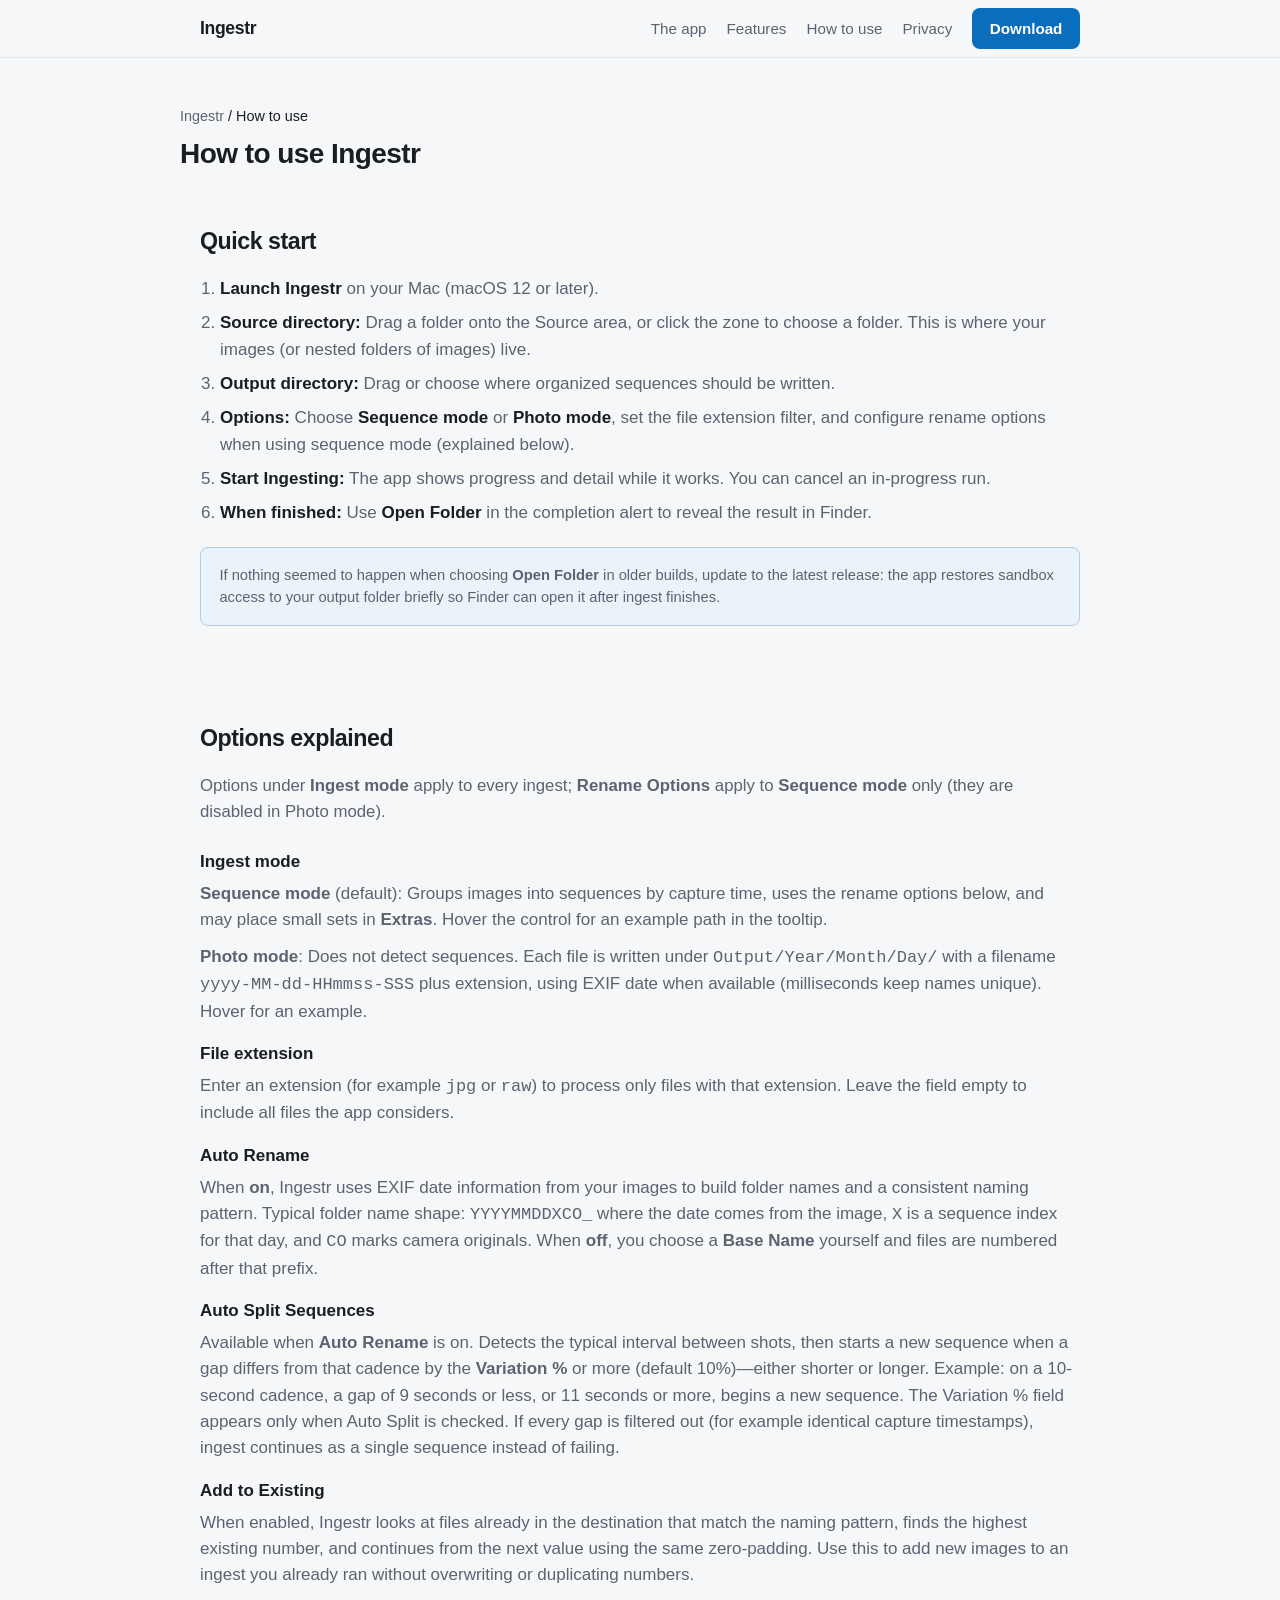
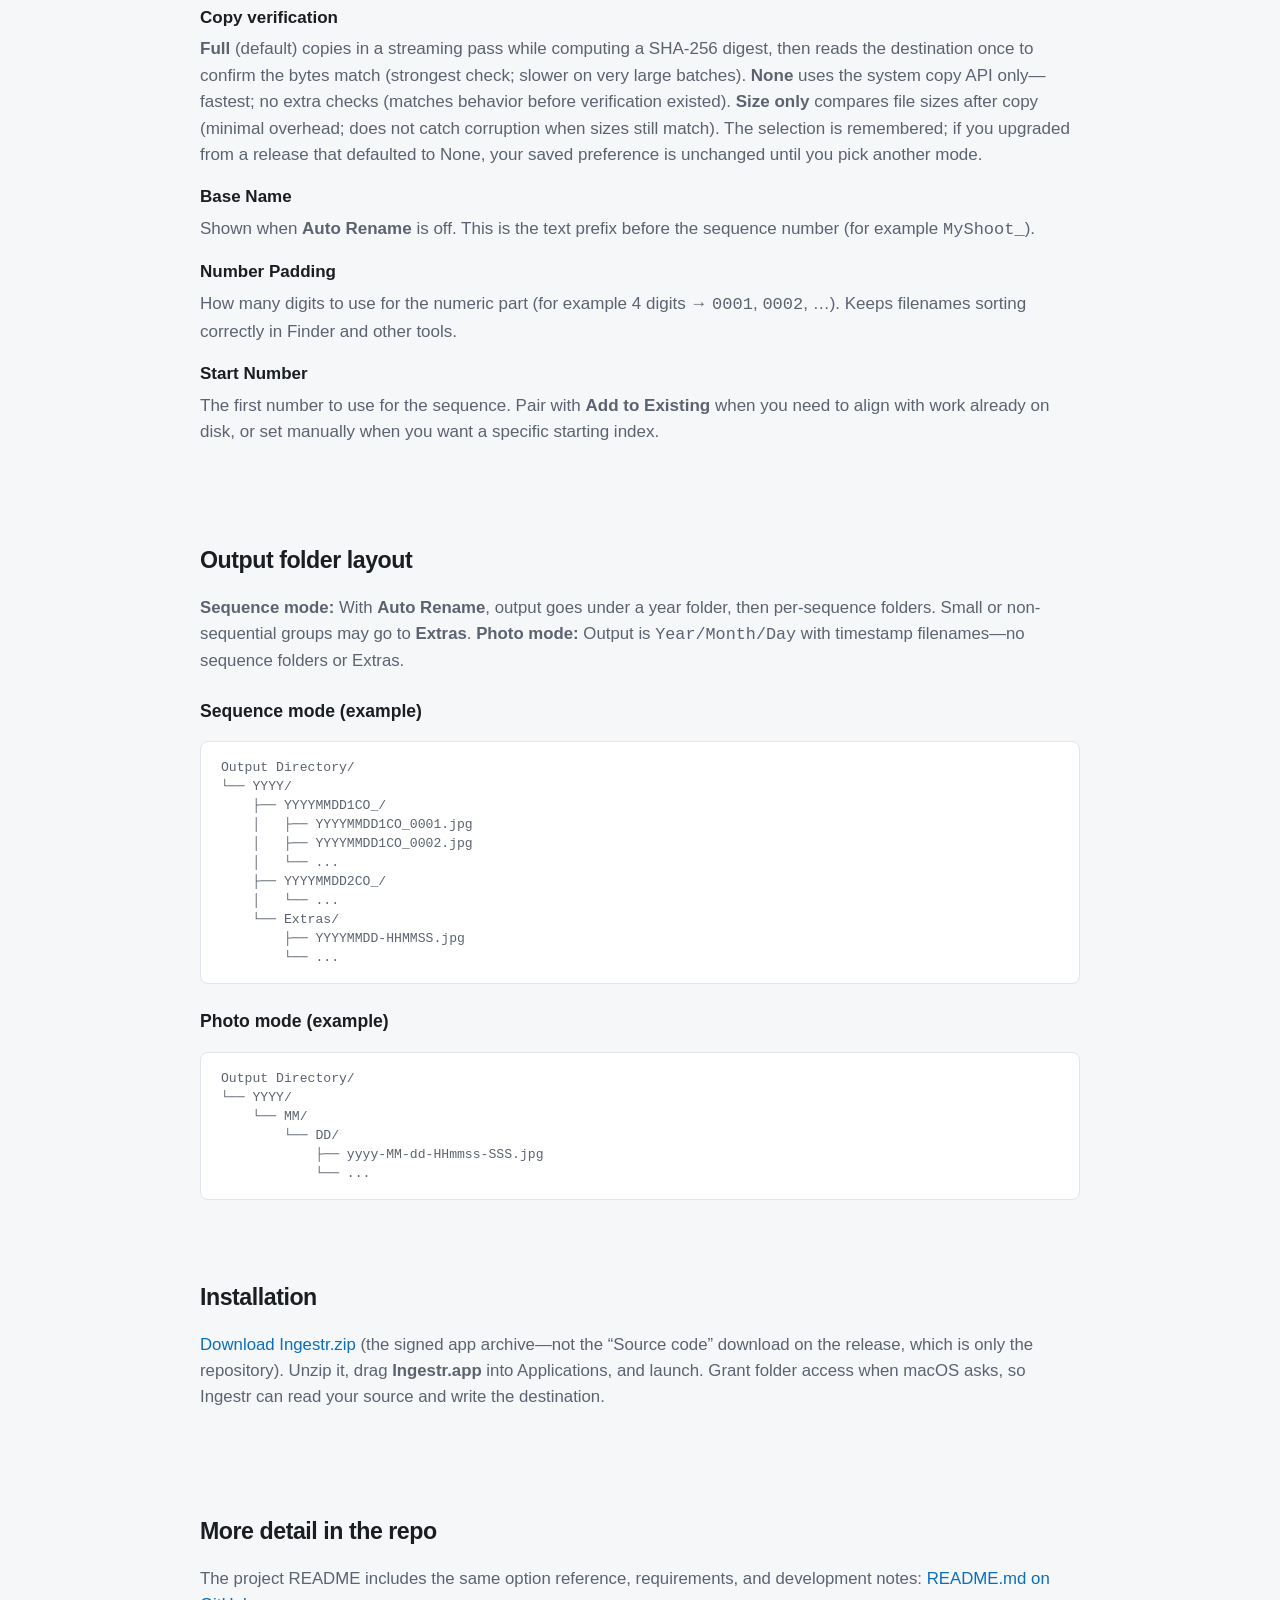
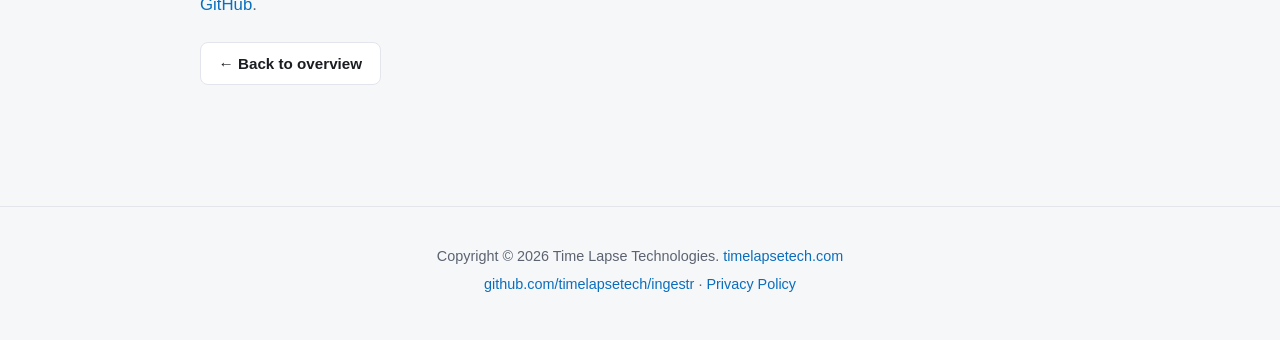
==== commit bf7a377c: "Releaase 1.6 with configurable variation percent to split sequences" ====
--- a/docs/guide.html
+++ b/docs/guide.html
@@ -4,7 +4,7 @@
   <meta charset="utf-8">
   <meta name="viewport" content="width=device-width, initial-scale=1">
   <title>How to use Ingestr — options and output layout</title>
-  <meta name="description" content="How to ingest folders, choose sequence or photo mode, configure rename options, extension filters, Add to Existing, and understand output folder layouts on disk.">
+  <meta name="description" content="How to ingest folders, choose sequence or photo mode, configure rename options (including Auto Split Variation %), extension filters, Add to Existing, and understand output folder layouts on disk.">
   <link rel="stylesheet" href="css/style.css">
 </head>
 <body>
@@ -69,8 +69,9 @@
 
           <dt>Auto Split Sequences</dt>
           <dd>
-            Available when <strong>Auto Rename</strong> is on. Detects significant time gaps between shots and starts a new sequence instead of lumping everything into one run.
-            Helpful when one folder contains images from more than one session.
+            Available when <strong>Auto Rename</strong> is on. Detects the typical interval between shots, then starts a new sequence when a gap differs from that cadence by the <strong>Variation %</strong> or more (default 10%)—either shorter or longer.
+            Example: on a 10-second cadence, a gap of 9 seconds or less, or 11 seconds or more, begins a new sequence.
+            The Variation % field appears only when Auto Split is checked.
             If every gap is filtered out (for example identical capture timestamps), ingest continues as a single sequence instead of failing.
           </dd>
 
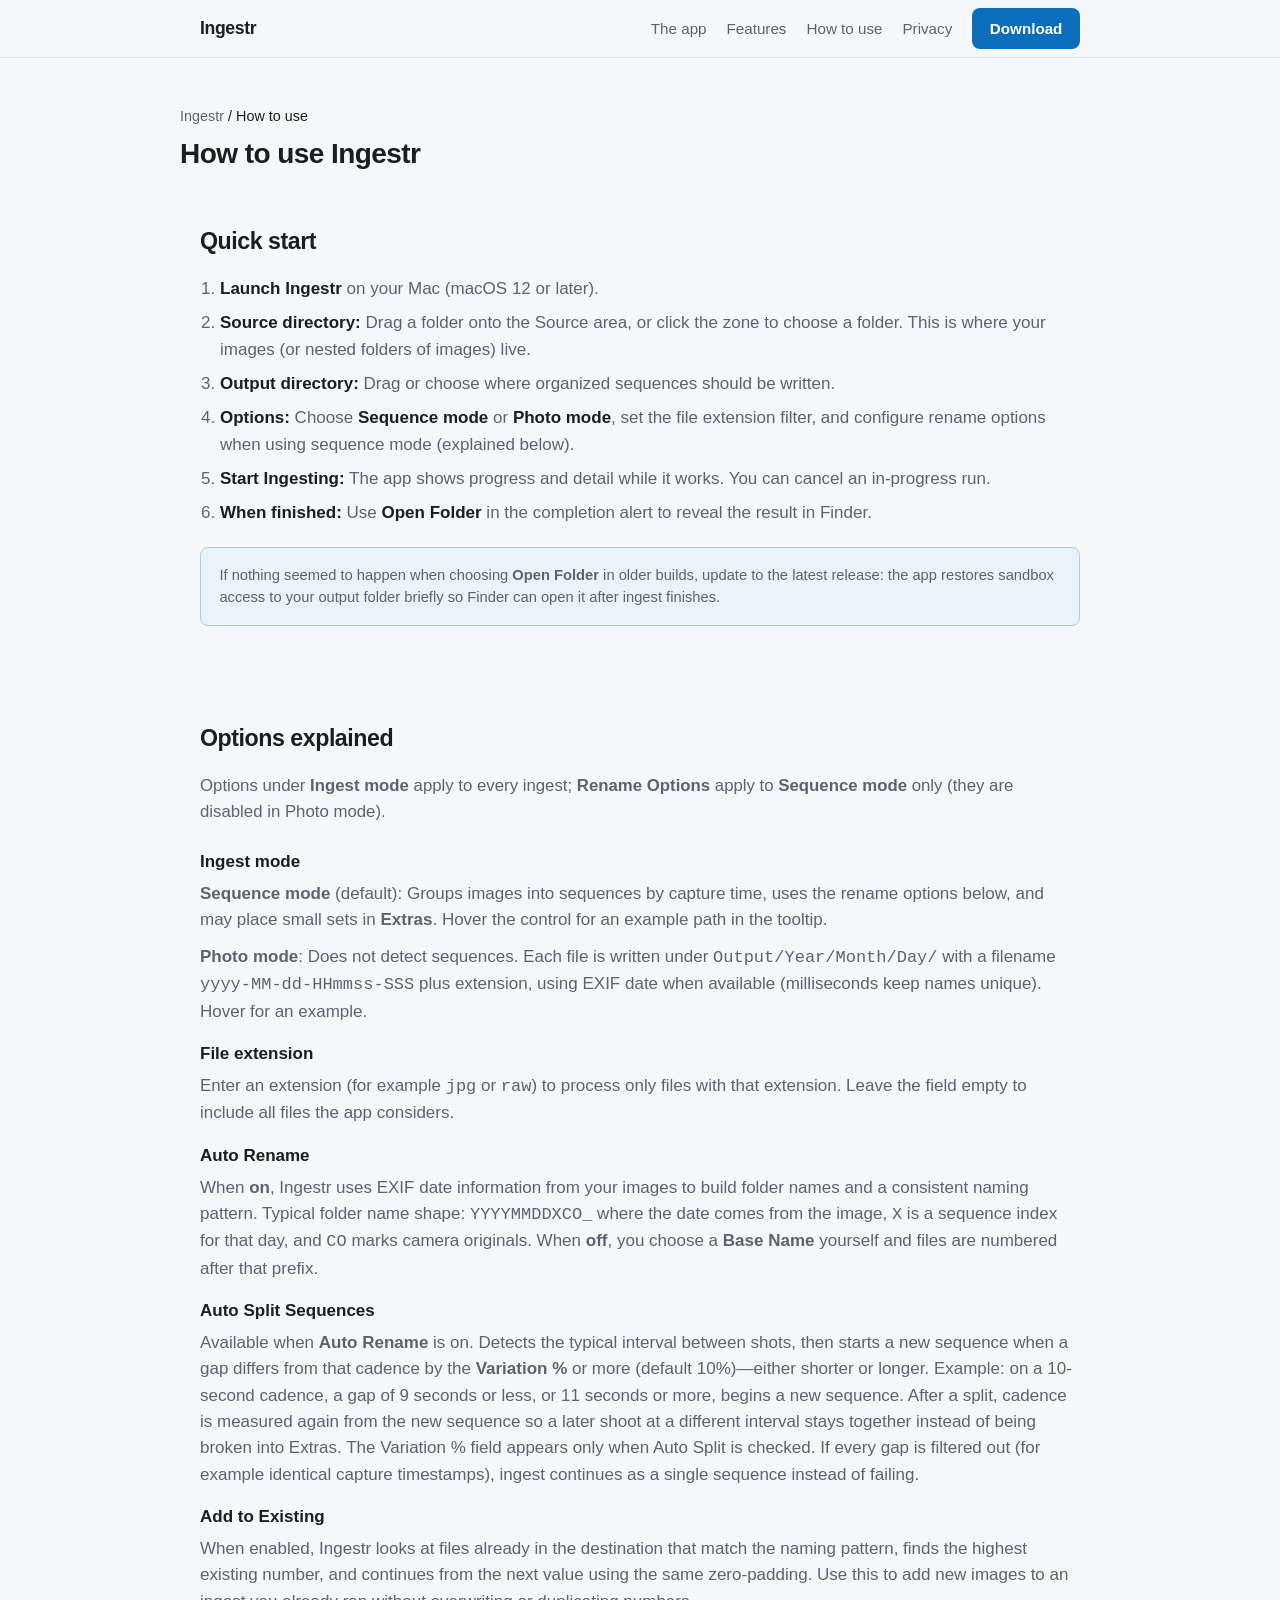
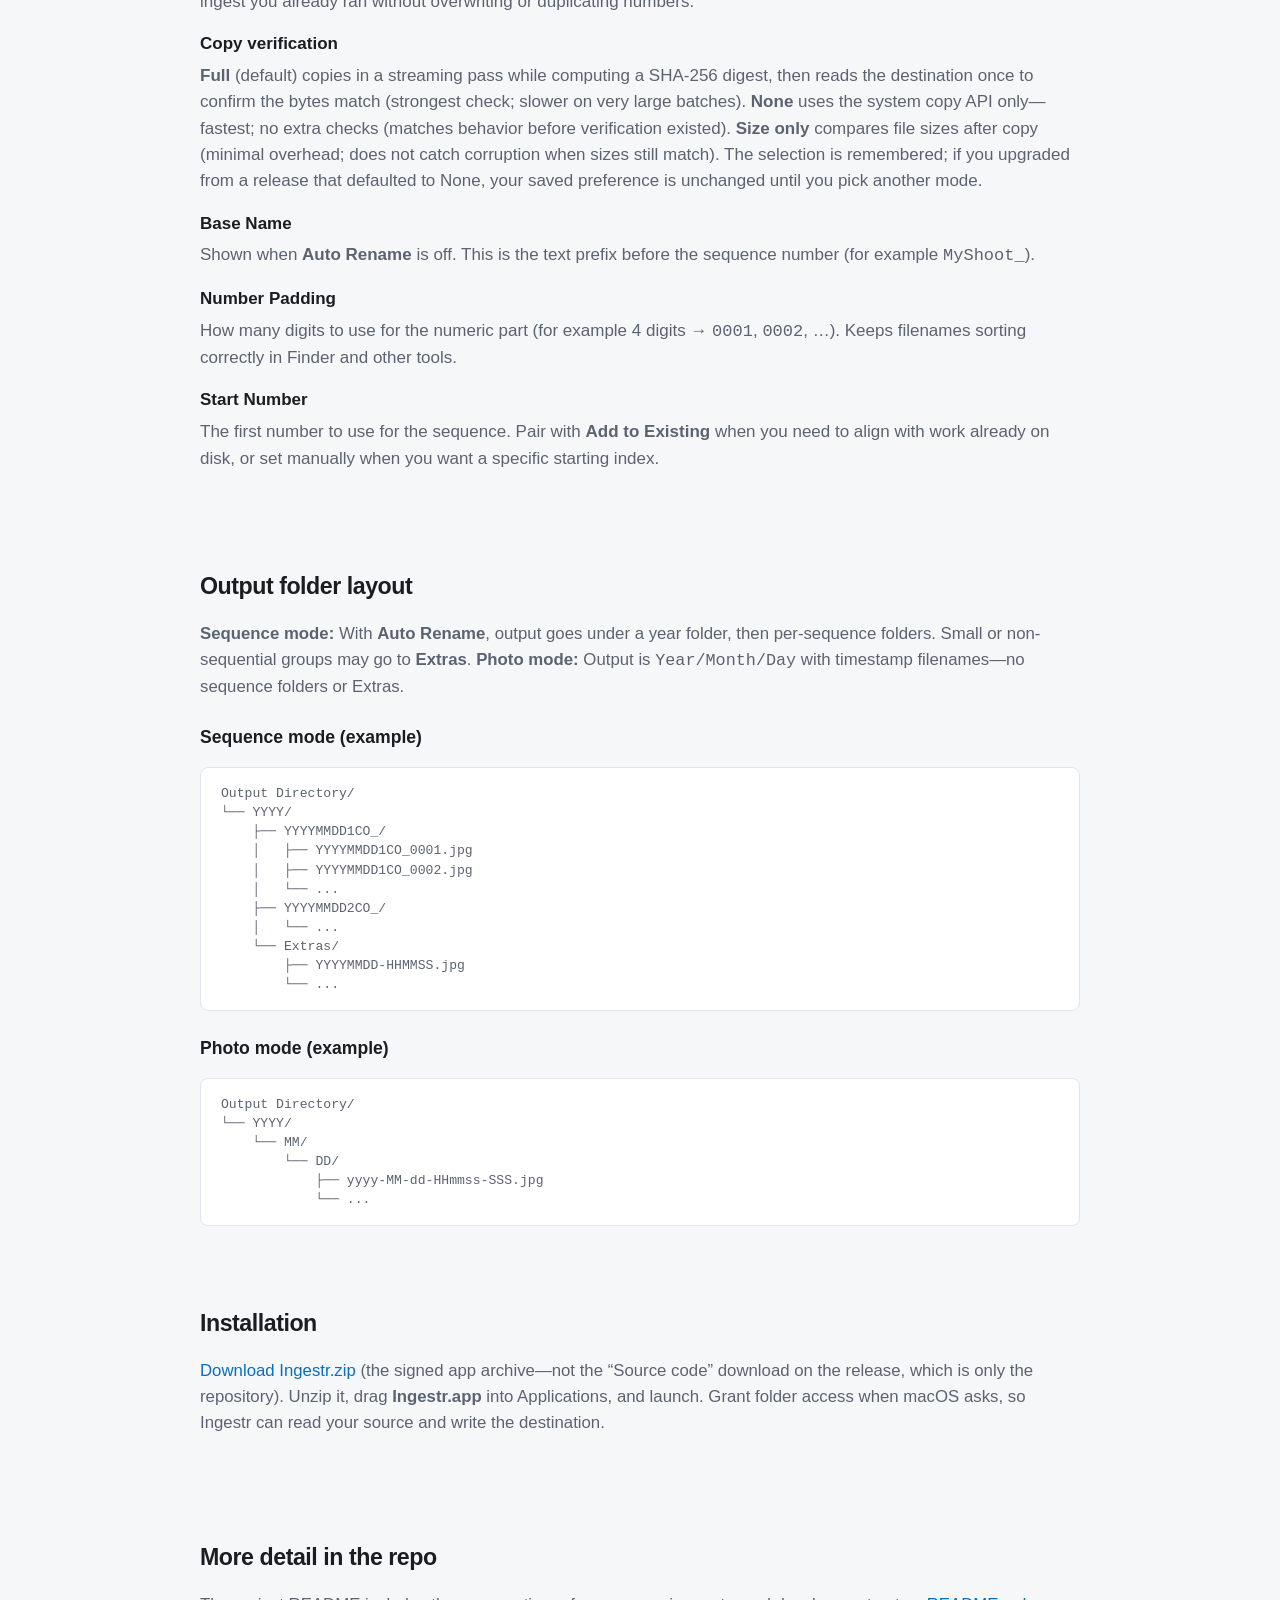
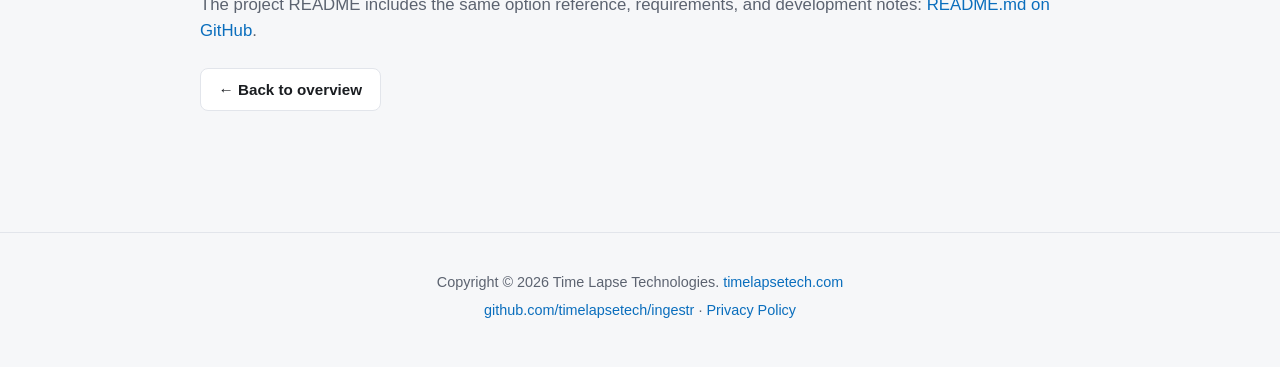
==== commit 91a50025: "Release 1.6.1 with fixes for cadence break detection and date sets" ====
--- a/docs/guide.html
+++ b/docs/guide.html
@@ -71,6 +71,7 @@
           <dd>
             Available when <strong>Auto Rename</strong> is on. Detects the typical interval between shots, then starts a new sequence when a gap differs from that cadence by the <strong>Variation %</strong> or more (default 10%)—either shorter or longer.
             Example: on a 10-second cadence, a gap of 9 seconds or less, or 11 seconds or more, begins a new sequence.
+            After a split, cadence is measured again from the new sequence so a later shoot at a different interval stays together instead of being broken into Extras.
             The Variation % field appears only when Auto Split is checked.
             If every gap is filtered out (for example identical capture timestamps), ingest continues as a single sequence instead of failing.
           </dd>
